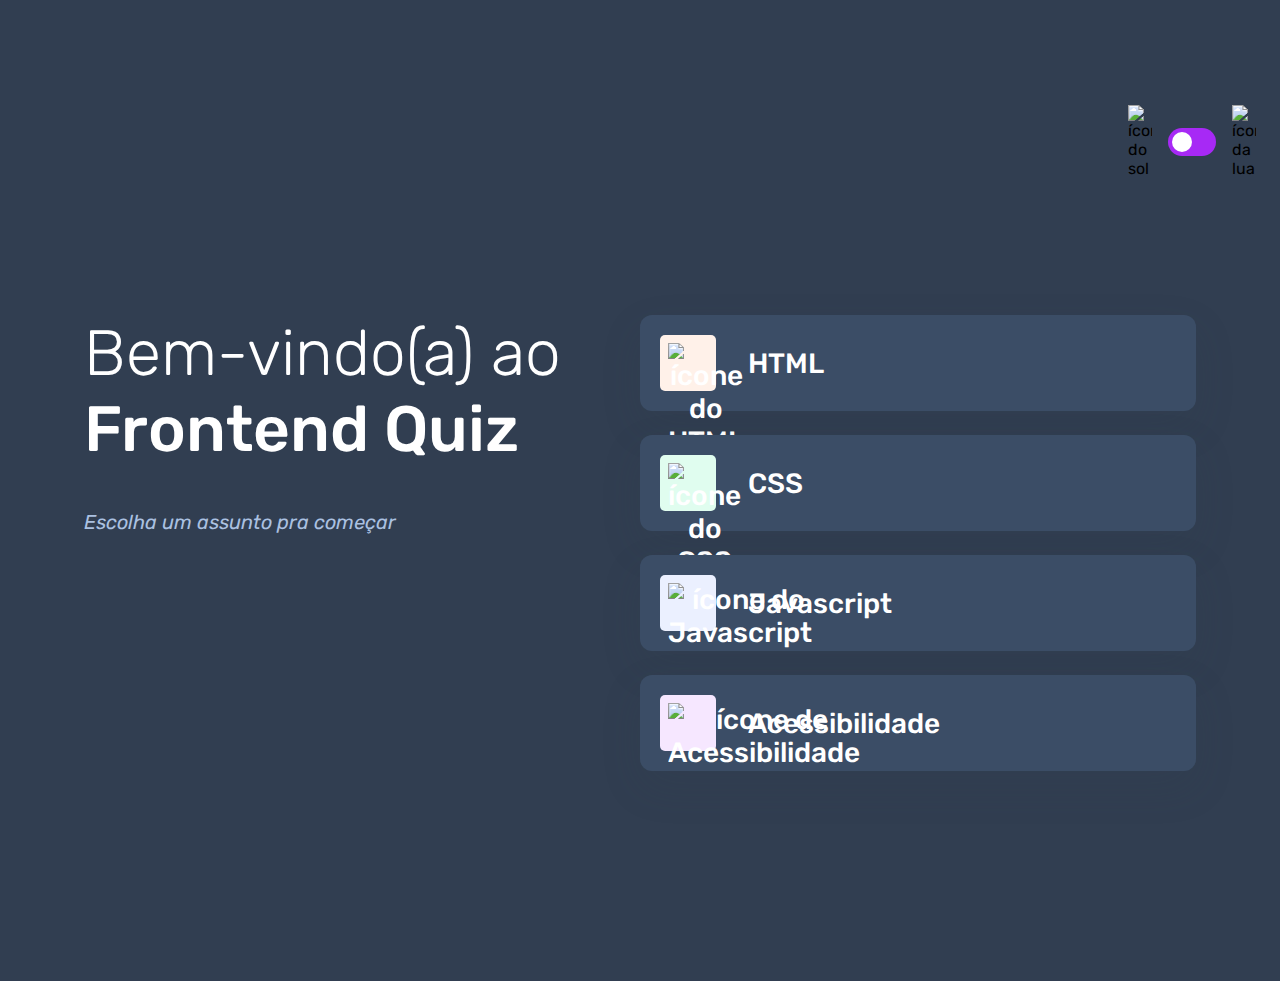
==== index.html @ a301bb57 "adaptação das cores para o tema escuro" ====
<!DOCTYPE html>
<html lang="pt-BR">
<head>
    <meta charset="UTF-8">
    <meta name="viewport" content="width=device-width, initial-scale=1.0">
    <link rel="preconnect" href="https://fonts.googleapis.com">
    <link rel="preconnect" href="https://fonts.gstatic.com" crossorigin>
    <link href="https://fonts.googleapis.com/css2?family=Rubik:ital,wght@0,300..900;1,300..900&display=swap" rel="stylesheet">

    <link rel="stylesheet" href="style.css">
    <title>Quiz App</title>
</head>
<body class="escuro">
    <header>
        <div class="tema">
            <img src="./assets/images/icon-sun-dark.svg" alt="ícone do sol">
            <button>
                <div></div>
            </button>
        <img src="./assets/images/icon-moon-dark.svg" alt="ícone da lua">
        </div>
    </header>

    <main>
        <section class="boas_vindas">
            <h1>Bem-vindo(a) ao <br> <strong>Frontend Quiz</strong></h1>

            <p>Escolha um assunto pra começar</p>
        </section>
        <section class="assuntos">
            <button class="botao_html">
                <div>
                    <img src="./assets/images/icon-html.svg" alt="ícone do HTML">
                </div>
                HTML
            </button>
            <button class="botao_css">
                <div>
                    <img src="./assets/images/icon-css.svg" alt="ícone do CSS">
                </div>
                CSS
            </button>
            <button class="botao_javascript">
                <div>
                    <img src="./assets/images/icon-js.svg" alt="ícone do Javascript">
                </div>
                Javascript
            </button>
            <button class="botao_acessibilidade">
                <div>
                    <img src="./assets/images/icon-accessibility.svg" alt="ícone de Acessibilidade">
                </div>
                Acessibilidade
            </button>
        </section>

    </main>
</body>
</html>
---- style.css ----
*{
    margin: 0;
    padding: 0;
    box-sizing: border-box;
    font-family: "Rubik", sans-serif;
    -webkit-font-smoothing: antialiased;
}

:root{
    --bg-color: #f4f6fa;
    --purple: #a729f5;
    --primary-text-color: #313e51;
    --secondary-text-color: #626c7f;
    --button-bg: #fff;
    --shadow: 0px 16px 40px 0px rgba(143, 160, 193, 0.14);
    --bg-html: #fff1e9;
    --bg-css: #e0fdef;
    --bg-javascript: #ebf0ff;
    --bg-acessibilidade: #f6e7ff;
    --white: #fff;
    --bg-mobile: url(./assets/images/pattern-background-mobile-light.svg);
    --bg-desktop: url(./assets/images/pattern-background-desktop-light.svg);
}

body.escuro{
    --bg-color: #313e51;
    --bg-mobile: url(./assets/images/pattern-background-mobile-dark.svg);
    --bg-desktop: url(./assets/images/pattern-background-desktop-dark.svg);
    --primary-text-color: #fff;
    --secondary-text-color: #abc1e1;
    --button-bg: #3b4d66;
    --shadow: 0px 16px 40px 0px rgba(49, 62, 81, 0.14);
}

body{
    height: 100svh;
    background: var(--bg-mobile);
    background-repeat: no-repeat;
    background-size: cover;
}

header{
    padding: 16px 24px;
    display: flex;
    justify-content: flex-end;
}

.tema{
    padding: 8px 0;
    display: flex;
    align-items: center;
    gap: 8px;
}

.tema img{
    width: 16px;
}

.tema button {
    height: 20px;
    width: 32px;
    background: var(--purple);
    border: none;
    border-radius: 999px;
    padding: 4px;
}

.tema button div{
    background: var(--white);
    width: 12px;
    height: 12px;
    border-radius: 999px;
}

main {
    padding: 32px 24px;
}

.boas_vindas{
    margin-bottom: 40px;
}

.boas_vindas h1 {
    font-size: 40px;
    font-weight: 300;
    color: var(--primary-text-color);
    margin-bottom: 16px;
}

.boas_vindas h1 strong{
    font-weight: 500;
}

.boas_vindas p{
    color: var(--secondary-text-color);
    font-size: 14px;
    line-height: 150%;
    font-style: italic;
}

.assuntos {
    display: flex;
    flex-direction: column;
    gap: 12px;
}

.assuntos button {
    border: none;
    background: var(--button-bg);
    display: flex;
    align-items: center;
    gap: 16px;
    padding: 12px;
    border-radius: 12px;
    box-shadow: var(--shadow);

    font-size: 18px;
    font-weight: 500;
    color: var(--primary-text-color);
}

.assuntos button div{
    width: 40px;
    height: 40px;
    padding: 5px;
    border-radius: 5px;
}

.assuntos button img{
    height: 100%;
}

.botao_html div{
    background: var(--bg-html);
}

.botao_css div{
    background: var(--bg-css);
}

.botao_javascript div{
    background: var(--bg-javascript);
}

.botao_acessibilidade div{
    background: var(--bg-acessibilidade);
}

@media(min-width: 1100px) {
    body{
        background: var(--bg-desktop) var(--bg-color);
        background-size: cover;
        background-repeat: no-repeat;
    }

    header{
        margin-block: 81px;
    }

    .tema{
        gap: 16px;
    }
    
    .tema img{
        width: 24px;
    }

    .tema button{
        width: 48px;
        height: 28px;
    }

    .tema button div{
        width: 20px;
        height: 20px;   
    }

    main{
        display: flex;
        max-width: 1160px;
        margin-inline: auto;
    }

    section{
        width: 100%;
    }

    .boas_vindas h1{
        font-size: 64px;
        margin-bottom: 40px;
    }

    .boas_vindas p{
        font-size: 20px;
    }

    .assuntos{
        gap: 24px;
    }

    .assuntos button{
        font-size: 28px;
        padding: 20px;
        gap: 32px;
    }

    .assuntos button div {
        width: 56px;
        height: 56px;
        padding: 8px;
    }
}
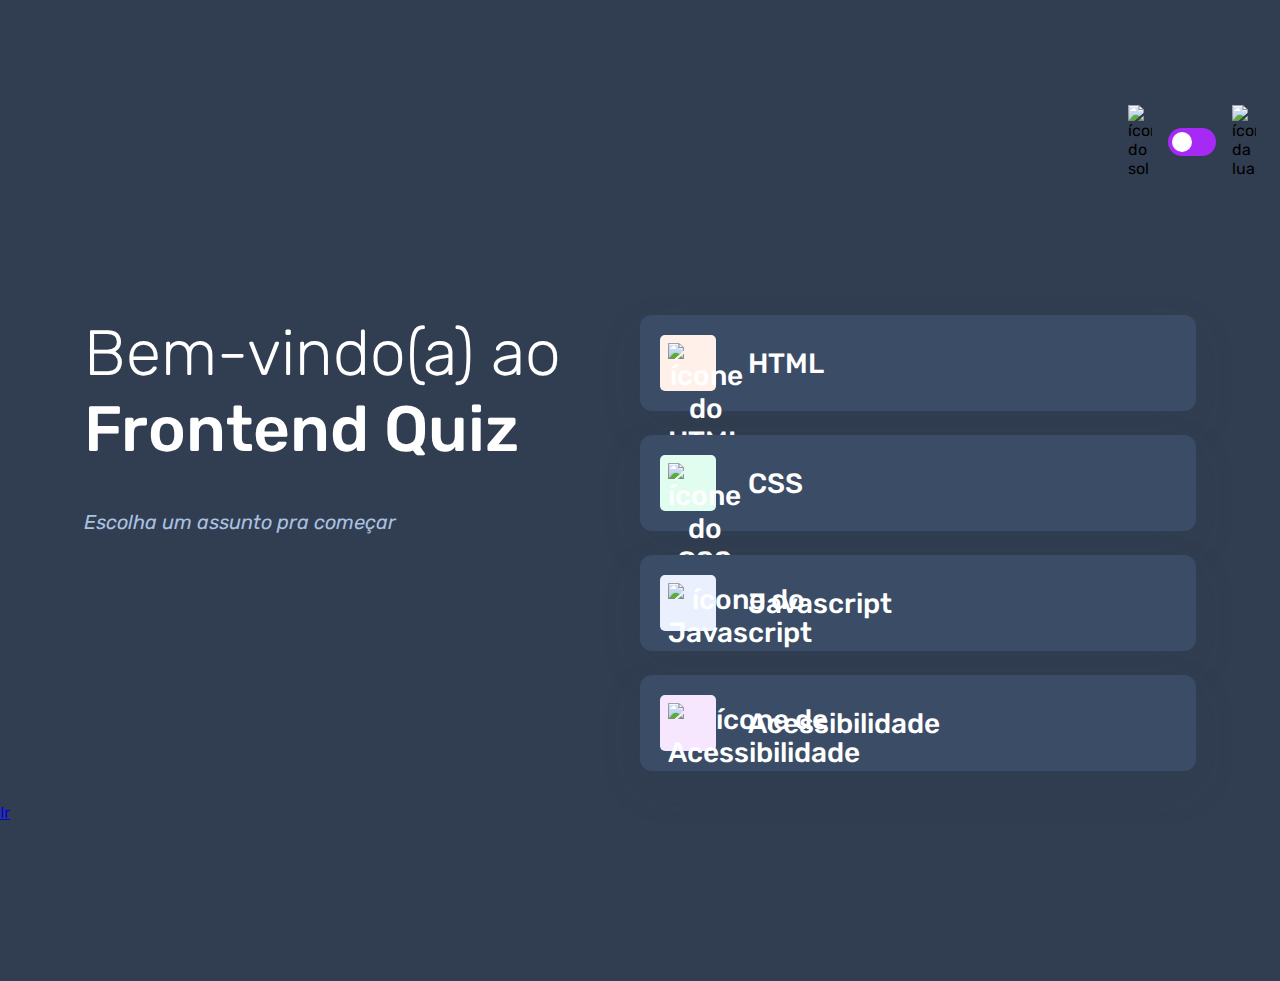
==== commit 2213636f: "html do header finalizado" ====
--- a/index.html
+++ b/index.html
@@ -55,5 +55,6 @@
         </section>
 
     </main>
+    <a href="./pages/quiz/quiz.html">Ir</a>
 </body>
 </html>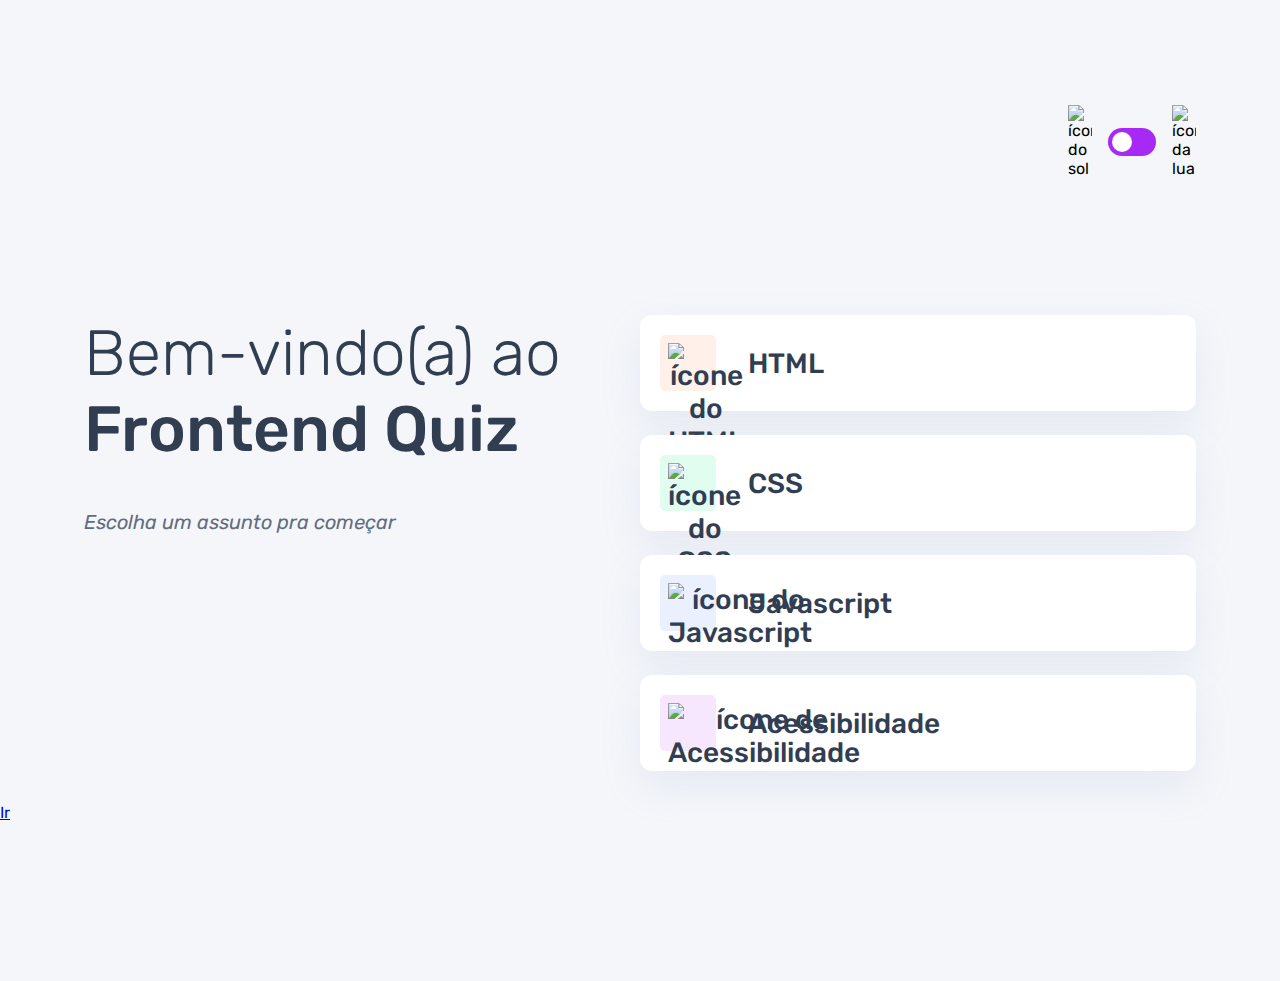
==== commit e6d22fad: "primeiros ajustes do tema no javascript" ====
--- a/index.html
+++ b/index.html
@@ -8,9 +8,10 @@
     <link href="https://fonts.googleapis.com/css2?family=Rubik:ital,wght@0,300..900;1,300..900&display=swap" rel="stylesheet">
 
     <link rel="stylesheet" href="style.css">
+    <script src="./script.js" defer></script>
     <title>Quiz App</title>
 </head>
-<body class="escuro">
+<body>
     <header>
         <div class="tema">
             <img src="./assets/images/icon-sun-dark.svg" alt="ícone do sol">
--- a/style.css
+++ b/style.css
@@ -34,7 +34,7 @@
 
 body{
     height: 100svh;
-    background: var(--bg-mobile);
+    background: var(--bg-mobile) var(--bg-color);
     background-repeat: no-repeat;
     background-size: cover;
 }
@@ -43,6 +43,8 @@
     padding: 16px 24px;
     display: flex;
     justify-content: flex-end;
+    max-width: 1160px;
+    margin-inline: auto;
 }
 
 .tema{
@@ -63,6 +65,7 @@
     border: none;
     border-radius: 999px;
     padding: 4px;
+    display: flex;
 }
 
 .tema button div{
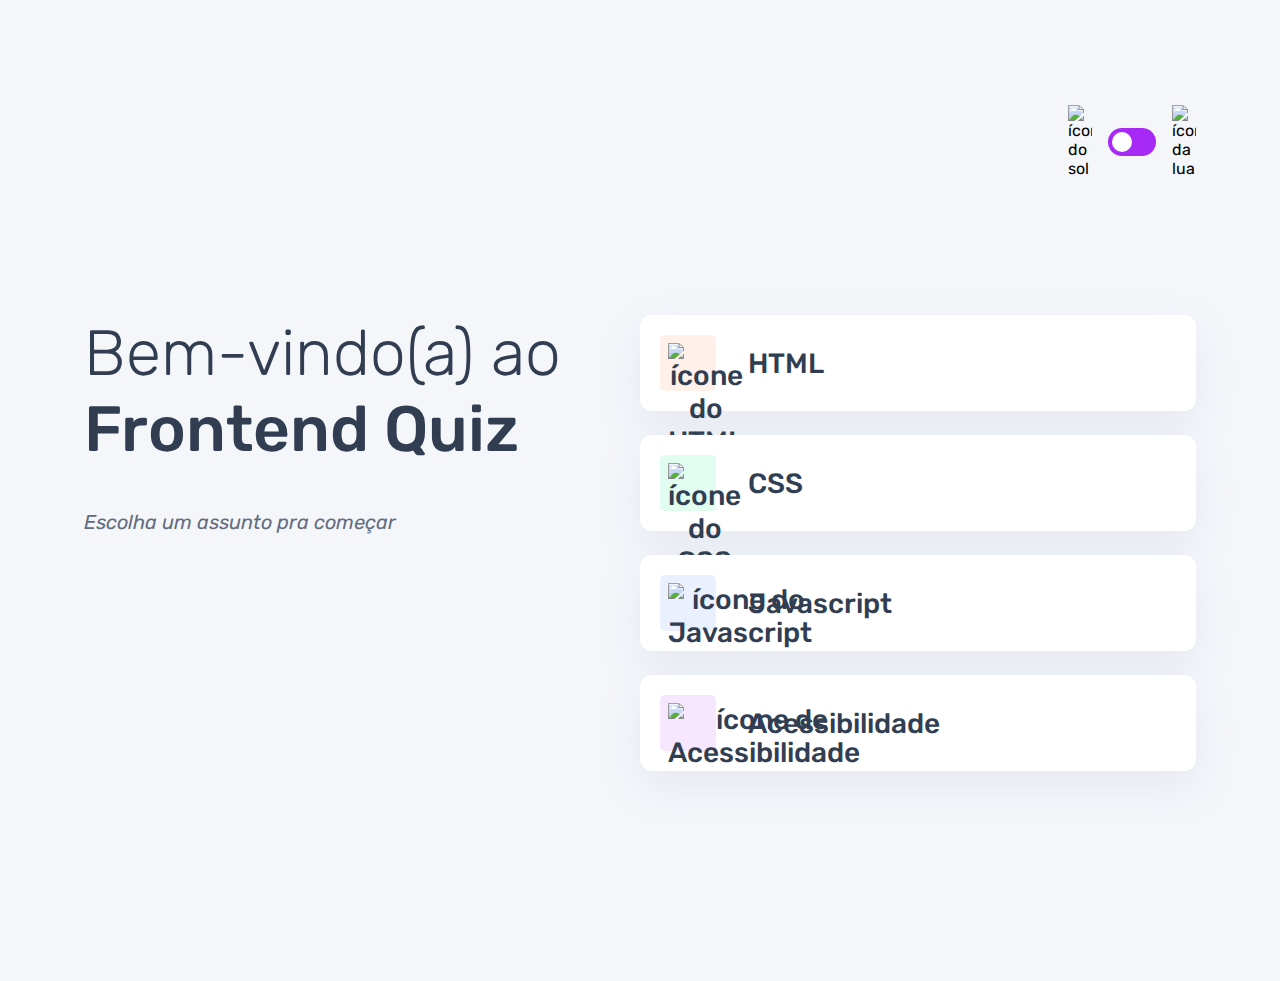
==== commit d93e09ff: "adicionada a função para escolher o tema do quiz no index.html" ====
--- a/index.html
+++ b/index.html
@@ -8,7 +8,7 @@
     <link href="https://fonts.googleapis.com/css2?family=Rubik:ital,wght@0,300..900;1,300..900&display=swap" rel="stylesheet">
 
     <link rel="stylesheet" href="style.css">
-    <script src="./script.js" defer></script>
+    <script src="./script.js" type="module" defer></script>
     <title>Quiz App</title>
 </head>
 <body>
@@ -56,6 +56,5 @@
         </section>
 
     </main>
-    <a href="./pages/quiz/quiz.html">Ir</a>
 </body>
 </html>--- a/style.css
+++ b/style.css
@@ -66,6 +66,7 @@
     border-radius: 999px;
     padding: 4px;
     display: flex;
+    cursor: pointer;
 }
 
 .tema button div{
@@ -116,6 +117,7 @@
     padding: 12px;
     border-radius: 12px;
     box-shadow: var(--shadow);
+    cursor: pointer;
 
     font-size: 18px;
     font-weight: 500;
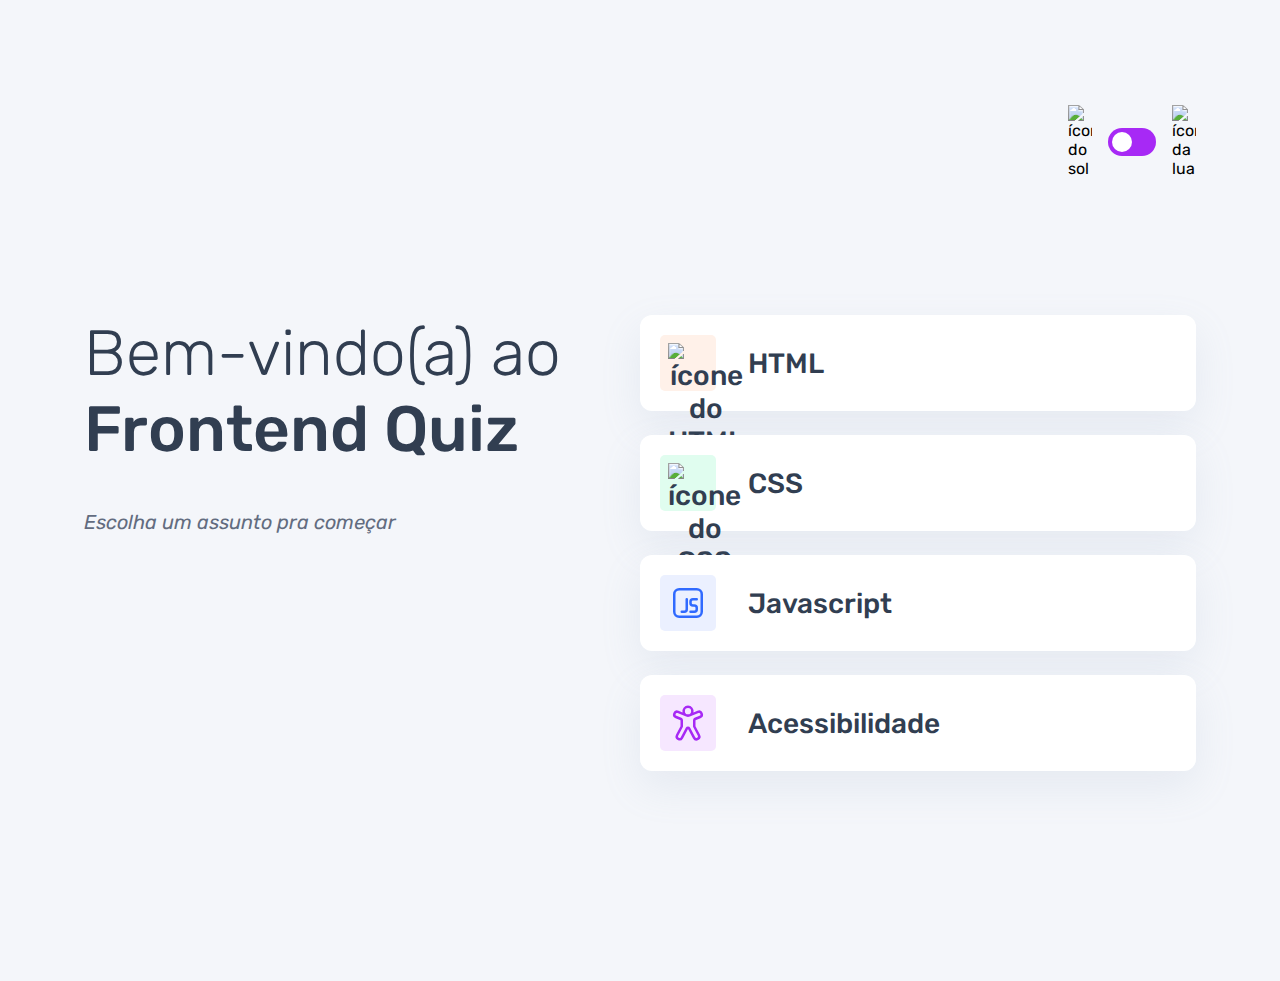
==== commit a9d82a3b: "alteração dinâmica do assunto da página" ====
--- a/index.html
+++ b/index.html
@@ -43,13 +43,13 @@
             </button>
             <button class="botao_javascript">
                 <div>
-                    <img src="./assets/images/icon-js.svg" alt="ícone do Javascript">
+                    <img src="./assets/images/icon-javascript.svg" alt="ícone do Javascript">
                 </div>
                 Javascript
             </button>
             <button class="botao_acessibilidade">
                 <div>
-                    <img src="./assets/images/icon-accessibility.svg" alt="ícone de Acessibilidade">
+                    <img src="./assets/images/icon-acessibilidade.svg" alt="ícone de Acessibilidade">
                 </div>
                 Acessibilidade
             </button>
